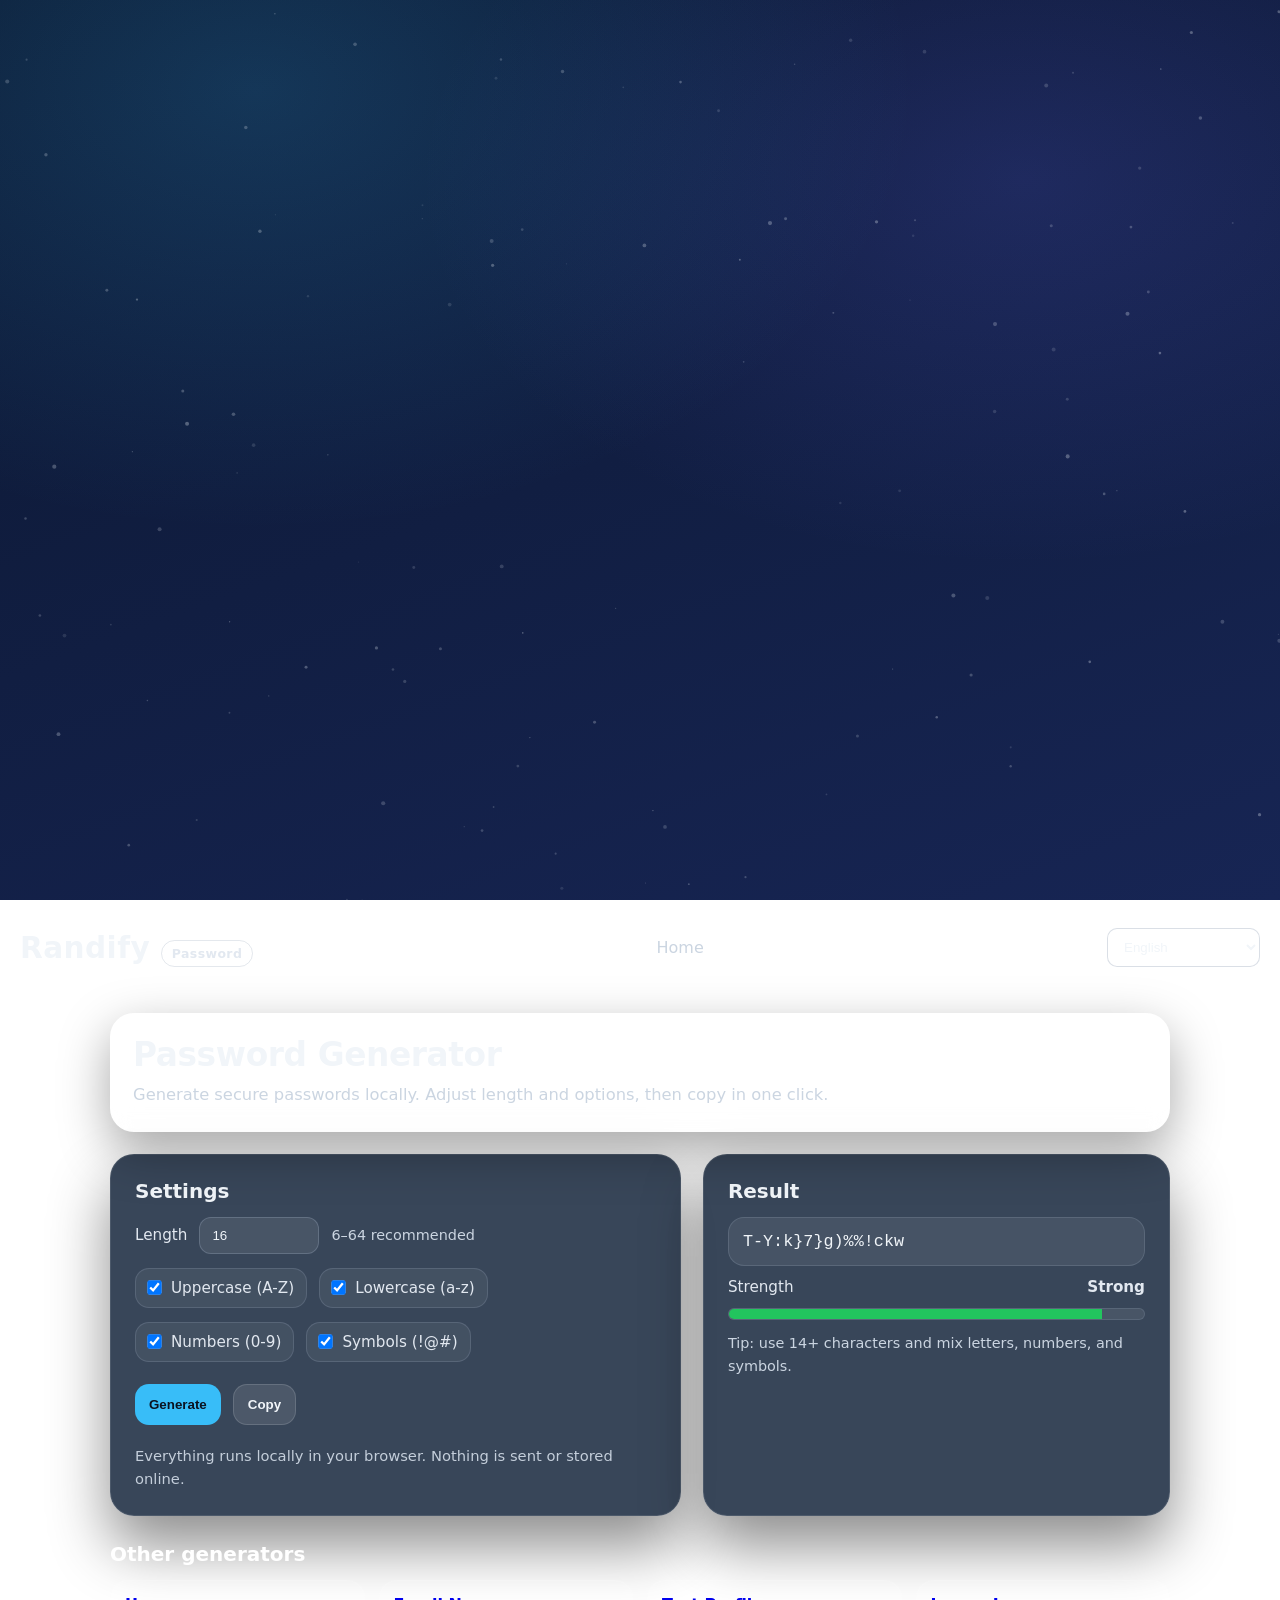
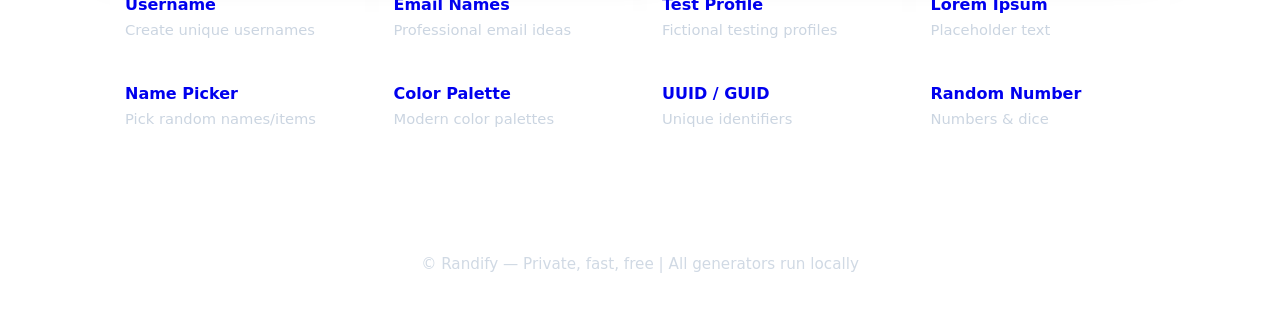
==== generators/password.html @ 51013013 "Add files via upload" ====
<!DOCTYPE html>
<html lang="en">
<head>
<meta charset="UTF-8" />
<meta name="viewport" content="width=device-width, initial-scale=1.0" />
<title>Randify — Password Generator</title>

<link rel="stylesheet" href="../style.css">
<link rel="stylesheet" href="generators-base.css">
<link rel="stylesheet" href="themes/password.css">
</head>

<body>
<div id="bg-layer" aria-hidden="true"></div>
<canvas id="particles" aria-hidden="true"></canvas>

<header class="topbar">
  <div class="logo">
    Randify <span class="badge" data-i18n="pw_badge">Password</span>
  </div>

  <nav class="nav">
    <a id="homeLink" href="../index.html" data-i18n="nav_home">Home</a>
  </nav>

  <div class="language">
    <select id="langSelect" aria-label="Language">
      <option value="en">English</option>
      <option value="zh">中文</option>
      <option value="hi">हिन्दी</option>
      <option value="es">Español</option>
      <option value="fr">Français</option>
      <option value="ar">العربية</option>
      <option value="bn">বাংলা</option>
      <option value="ru">Русский</option>
      <option value="pt">Português</option>
      <option value="id">Bahasa Indonesia</option>
    </select>
  </div>
</header>

<!-- ✅ compact wrapper to avoid big empty space -->
<main class="page page-compact">

  <section class="header-card header-compact">
    <h1 data-i18n="pw_title">Password Generator</h1>
    <p data-i18n="pw_subtitle">
      Generate secure passwords locally. Adjust length and options, then copy in one click.
    </p>
  </section>

  <section class="tool" aria-label="Password tool">
    <!-- SETTINGS -->
    <div class="panel">
      <h2 data-i18n="pw_settings">Settings</h2>

      <div class="controls">
        <div class="row">
          <label for="length" data-i18n="pw_len">Length</label>
          <input id="length" type="number" min="6" max="64" value="16">
          <span class="small" data-i18n="pw_len_hint">6–64 recommended</span>
        </div>

        <div class="row">
          <div class="switch">
            <input id="upper" type="checkbox" checked>
            <label for="upper" data-i18n="pw_upper">Uppercase (A-Z)</label>
          </div>
          <div class="switch">
            <input id="lower" type="checkbox" checked>
            <label for="lower" data-i18n="pw_lower">Lowercase (a-z)</label>
          </div>
        </div>

        <div class="row">
          <div class="switch">
            <input id="numbers" type="checkbox" checked>
            <label for="numbers" data-i18n="pw_numbers">Numbers (0-9)</label>
          </div>
          <div class="switch">
            <input id="symbols" type="checkbox" checked>
            <label for="symbols" data-i18n="pw_symbols">Symbols (!@#)</label>
          </div>
        </div>

        <div class="actions">
          <button id="generateBtn" type="button" data-i18n="pw_generate">Generate</button>
          <button id="copyBtn" type="button" class="secondary" data-i18n="pw_copy">Copy</button>
        </div>

        <div class="hint" data-i18n="pw_privacy_note">
          Everything runs locally in your browser. Nothing is sent or stored online.
        </div>
      </div>
    </div>

    <!-- RESULT -->
    <div class="panel">
      <h2 data-i18n="pw_result">Result</h2>

      <div class="output">
        <div id="passwordOut" class="output-box" aria-live="polite">••••••••••••••••</div>

        <div class="strength-line">
          <span data-i18n="pw_strength">Strength</span>
          <strong id="strengthText">—</strong>
        </div>

        <div class="meter" aria-hidden="true"><div id="meterBar"></div></div>

        <div id="strengthTips" class="small" data-i18n="pw_tip_default">
          Tip: use 14+ characters and mix letters, numbers, and symbols.
        </div>
      </div>
    </div>
  </section>

  <!-- OTHER GENERATORS (ALL except password) -->
  <section class="other" aria-label="Other generators">
    <h2 data-i18n="pw_other">Other generators</h2>

    <div class="other-grid">
      <a class="gen-link" data-page="username.html" href="username.html">
        <div class="t" data-i18n="g_user_t">Username</div>
        <div class="d" data-i18n="g_user_d">Create unique usernames</div>
      </a>

      <a class="gen-link" data-page="email.html" href="email.html">
        <div class="t" data-i18n="g_email_t">Email Names</div>
        <div class="d" data-i18n="g_email_d">Professional email ideas</div>
      </a>

      <a class="gen-link" data-page="fakeprofile.html" href="fakeprofile.html">
        <div class="t" data-i18n="g_fake_t">Test Profile</div>
        <div class="d" data-i18n="g_fake_d">Fictional testing profiles</div>
      </a>

      <a class="gen-link" data-page="loremipsum.html" href="loremipsum.html">
        <div class="t" data-i18n="g_lorem_t">Lorem Ipsum</div>
        <div class="d" data-i18n="g_lorem_d">Placeholder text</div>
      </a>

      <a class="gen-link" data-page="namepicker.html" href="namepicker.html">
        <div class="t" data-i18n="g_picker_t">Name Picker</div>
        <div class="d" data-i18n="g_picker_d">Pick random names/items</div>
      </a>

      <a class="gen-link" data-page="colorpalette.html" href="colorpalette.html">
        <div class="t" data-i18n="g_color_t">Color Palette</div>
        <div class="d" data-i18n="g_color_d">Modern color palettes</div>
      </a>

      <a class="gen-link" data-page="uuid.html" href="uuid.html">
        <div class="t" data-i18n="g_uuid_t">UUID / GUID</div>
        <div class="d" data-i18n="g_uuid_d">Unique identifiers</div>
      </a>

      <a class="gen-link" data-page="randomnumber.html" href="randomnumber.html">
        <div class="t" data-i18n="g_rand_t">Random Number</div>
        <div class="d" data-i18n="g_rand_d">Numbers & dice</div>
      </a>
    </div>
  </section>

</main>

<footer class="footer">
  <p data-i18n="footer">© Randify — Private, fast, free | All generators run locally</p>
</footer>

<!-- ✅ Small page-specific compact tweaks (to fix the “big empty space” without touching shared CSS) -->
<style>
  .page.page-compact{ padding-top: 22px; gap: 22px; }
  .header-card.header-compact{ padding: 22px 22px; }
  .header-card.header-compact h1{ font-size: 2.05rem; margin-bottom: 8px; }
</style>

<!-- SHARED SCRIPTS -->
<script src="../shared/i18n.js"></script>
<script src="../shared/lang.js"></script>
<script src="../shared/background-generator.js"></script>

<!-- PASSWORD LOGIC -->
<script>
const lengthEl = document.getElementById("length");
const upperEl = document.getElementById("upper");
const lowerEl = document.getElementById("lower");
const numbersEl = document.getElementById("numbers");
const symbolsEl = document.getElementById("symbols");

const outEl = document.getElementById("passwordOut");
const strengthTextEl = document.getElementById("strengthText");
const meterBar = document.getElementById("meterBar");
const tipsEl = document.getElementById("strengthTips");
const copyBtn = document.getElementById("copyBtn");

const sets = {
  upper: "ABCDEFGHIJKLMNOPQRSTUVWXYZ",
  lower: "abcdefghijklmnopqrstuvwxyz",
  numbers: "0123456789",
  symbols: "!@#$%^&*()-_=+[]{};:,.?/|~"
};

function randInt(max){
  const arr = new Uint32Array(1);
  crypto.getRandomValues(arr);
  return arr[0] % max;
}

function shuffle(str){
  const a = str.split("");
  for(let i=a.length-1;i>0;i--){
    const j = randInt(i+1);
    [a[i],a[j]]=[a[j],a[i]];
  }
  return a.join("");
}

function updateStrength(pwd, enabledCount){
  const len = pwd.length;
  let score = 0;
  score += Math.min(40, len * 2);
  score += enabledCount * 12;
  if(len >= 14) score += 10;
  if(len >= 20) score += 10;
  score = Math.max(0, Math.min(100, score));
  meterBar.style.width = `${score}%`;

  const lang = document.getElementById("langSelect").value;
  const t = (window.RANDIFY_I18N && window.RANDIFY_I18N[lang]) || window.RANDIFY_I18N.en;

  let label = t.s_weak;
  if(score >= 40) label = t.s_ok;
  if(score >= 65) label = t.s_good;
  if(score >= 85) label = t.s_strong;
  strengthTextEl.textContent = label;

  // keep default tip (simple + consistent)
  tipsEl.textContent = t.pw_tip_default || tipsEl.textContent;
}

function generatePassword(){
  let len = parseInt(lengthEl.value,10);
  if(Number.isNaN(len)) len = 16;
  len = Math.max(6, Math.min(64, len));
  lengthEl.value = len;

  const enabled = [];
  if(upperEl.checked) enabled.push(sets.upper);
  if(lowerEl.checked) enabled.push(sets.lower);
  if(numbersEl.checked) enabled.push(sets.numbers);
  if(symbolsEl.checked) enabled.push(sets.symbols);

  if(enabled.length === 0){
    enabled.push(sets.lower);
    lowerEl.checked = true;
  }

  let pwd = "";
  for(const s of enabled) pwd += s[randInt(s.length)];
  const all = enabled.join("");
  while(pwd.length < len) pwd += all[randInt(all.length)];
  pwd = shuffle(pwd);

  outEl.textContent = pwd;
  updateStrength(pwd, enabled.length);
}

document.getElementById("generateBtn").addEventListener("click", generatePassword);

copyBtn.addEventListener("click", async ()=>{
  const txt = outEl.textContent || "";
  try{
    await navigator.clipboard.writeText(txt);
    const lang = document.getElementById("langSelect").value;
    const t = (window.RANDIFY_I18N && window.RANDIFY_I18N[lang]) || window.RANDIFY_I18N.en;
    const old = copyBtn.textContent;
    copyBtn.textContent = t.pw_copied || "Copied!";
    setTimeout(()=>copyBtn.textContent = old, 900);
  }catch(e){
    const ta = document.createElement("textarea");
    ta.value = txt;
    document.body.appendChild(ta);
    ta.select();
    document.execCommand("copy");
    document.body.removeChild(ta);
  }
});

// initial
generatePassword();
</script>

</body>
</html>
---- style.css ----
/* RESET */
* {
  margin:0;
  padding:0;
  box-sizing:border-box;
}

body {
  font-family: system-ui, -apple-system, BlinkMacSystemFont, sans-serif;
  min-height:100vh;
  color:#f1f5f9;
  overflow-x:hidden;
  position: relative;
}

/* RTL support (Arabic) */
body.rtl {
  direction: rtl;
}
body.rtl .nav a { margin: 0 0 0 14px; }
body.rtl .language { margin-left: 0; }

/* CANVAS BACKGROUND */
#background {
  position: fixed;
  inset:0;
  z-index:-1;
  background: linear-gradient(160deg,#10243a,#1e2d48);
}

/* TOPBAR */
.topbar {
  max-width:1400px;
  margin:auto;
  padding:24px 20px;
  display:flex;
  justify-content:space-between;
  align-items:center;
  position:relative;
  z-index:2;
}

.logo {
  font-weight:800;
  font-size:1.85rem;
  letter-spacing:0.4px;
}

.nav a {
  color:#cbd5e1;
  margin:0 14px;
  text-decoration:none;
  font-size:1rem;
}
.nav a:hover { color:#ffffff; }

.language select {
  background: rgba(255,255,255,0.08);
  border: 1px solid rgba(148,163,184,0.35);
  color:#f1f5f9;
  padding: 10px 12px;
  border-radius: 10px;
  cursor:pointer;
  outline: none;
}
.language select option { color:#0b1220; }

/* PAGE */
.page {
  max-width:1400px;
  margin:auto;
  padding:90px 20px 70px;
  display:flex;
  flex-direction:column;
  gap:80px;
}

/* HERO */
.hero {
  text-align:center;
  max-width: 980px;
  margin: 0 auto;
}
.hero h1 {
  font-size:3.3rem;
  margin-bottom:16px;
  letter-spacing: -0.5px;
}
.hero p {
  color:#cbd5e1;
  font-size:1.15rem;
  line-height:1.65;
}
.hero-note {
  margin-top: 16px;
  display:inline-block;
  padding: 8px 14px;
  border-radius: 999px;
  background: rgba(255,255,255,0.08);
  border: 1px solid rgba(148,163,184,0.25);
  color:#e2e8f0;
  font-size:0.9rem;
}

/* GRID */
.generators-grid {
  display:grid;
  grid-template-columns:repeat(auto-fit,minmax(260px,1fr));
  gap:28px;
  margin-top: 10px;
}

.gen-card {
  background: rgba(40,55,75,0.92);
  padding:36px 24px;
  border-radius:24px;
  text-align:center;
  text-decoration:none;
  color:#f1f5f9;
  box-shadow:0 30px 60px rgba(0,0,0,0.45);
  transition: transform 0.25s ease, background 0.25s ease;
  border: 1px solid rgba(255,255,255,0.08);
}

.gen-card:hover {
  background: rgba(59,130,246,0.95);
  transform:translateY(-6px);
}

.gen-card h2 {
  font-size:1.55rem;
  margin-bottom:12px;
}
.gen-card p {
  font-size:1rem;
  color:#e2e8f0;
  opacity: 0.92;
  line-height: 1.5;
}

/* SEO NOTE (new section, safe) */
.seo-note{
  max-width: 1050px;
  margin: -30px auto 0;
  background: rgba(255,255,255,0.08);
  border: 1px solid rgba(255,255,255,0.10);
  padding: 28px 26px;
  border-radius: 22px;
  box-shadow: 0 18px 40px rgba(0,0,0,0.30);
  backdrop-filter: blur(10px);
}
.seo-note h2{
  font-size:1.4rem;
  margin-bottom:10px;
  color:#ffffff;
}
.seo-note p{
  color:#cbd5e1;
  line-height:1.7;
  font-size:1.02rem;
}

/* ABOUT / FEATURES */
.about, .features {
  max-width: 1050px;
  margin: auto;
  background: rgba(255,255,255,0.10);
  border: 1px solid rgba(255,255,255,0.12);
  padding:52px 42px;
  border-radius:26px;
  line-height:1.85;
  color:#f1f5f9;
  box-shadow: 0 18px 50px rgba(0,0,0,0.35);
  backdrop-filter: blur(10px);
}

.about h2, .features h2 {
  font-size:2.1rem;
  margin-bottom:16px;
  color:#ffffff;
}

.about p {
  color:#e2e8f0;
  font-size:1.05rem;
}

.features ul {
  list-style: disc inside;
  margin-top: 10px;
}

.features li {
  margin-bottom: 12px;
  font-size: 1.05rem;
  color:#e0e7ff;
}

/* FOOTER */
.footer {
  text-align:center;
  padding:50px 20px;
  color:#cbd5e1;
  font-size:0.95rem;
  opacity: 0.9;
}
.footer-links{
  margin-top:10px;
  display:flex;
  gap:18px;
  justify-content:center;
  flex-wrap:wrap;
}
.footer-links a{
  color:#cbd5e1;
  text-decoration:none;
}
.footer-links a:hover{ color:#ffffff; }

/* Skip link (accessibility) */
.skip-link{
  position:absolute;
  left:-999px;
  top:10px;
  background:#ffffff;
  color:#0b1220;
  padding:10px 14px;
  border-radius:12px;
  z-index:9999;
  text-decoration:none;
  font-weight:700;
}
.skip-link:focus{ left:12px; }

/* Gentle entry animation (layout-safe) */
@keyframes randifyFade {
  from { opacity:0; transform: translateY(8px); }
  to { opacity:1; transform: translateY(0); }
}
.hero, .generators-grid, .seo-note, .about, .features{
  animation: randifyFade .35s ease both;
}

/* RESPONSIVE */
@media (max-width: 900px) {
  .hero h1 { font-size: 2.6rem; }
  .page { padding: 70px 18px 60px; gap: 70px; }
  .about, .features { padding: 44px 26px; }
  .seo-note{ margin: -20px auto 0; }
}

@media (max-width: 720px){
  .topbar{
    flex-wrap:wrap;
    gap:14px;
    padding:18px 16px;
  }
  .nav{
    width:100%;
    display:flex;
    flex-wrap:wrap;
    gap:10px;
    justify-content:center;
  }
  .nav a{ margin:0 8px; }
  .language{ margin-left:auto; }
}

@media (max-width: 520px) {
  .hero h1 { font-size: 2.15rem; }
  .hero p { font-size: 1.02rem; }
  .generators-grid { gap: 18px; }
  .gen-card { padding: 28px 18px; border-radius: 20px; }
  .about, .features { padding: 36px 18px; border-radius: 20px; }
  .seo-note{ padding: 22px 18px; border-radius: 18px; }
}
---- generators/generators-base.css ----
/* Page layout (compact, no big empty space) */
.page{
  max-width:1100px;
  margin:auto;
  padding:22px 20px 60px;
  display:flex;
  flex-direction:column;
  gap:22px;
}

.header-card{
  background:rgba(255,255,255,0.09);
  border:1px solid rgba(255,255,255,0.12);
  padding:22px;
  border-radius:24px;
  backdrop-filter: blur(10px);
  box-shadow:0 18px 50px rgba(0,0,0,0.35);
}
.header-card h1{font-size:2.05rem; margin-bottom:8px; letter-spacing:-0.4px;}
.header-card p{color:#cbd5e1; line-height:1.65; font-size:1.02rem;}

.tool{
  display:grid;
  grid-template-columns:1.1fr 0.9fr;
  gap:22px;
}
@media (max-width:900px){
  .tool{grid-template-columns:1fr;}
}

.panel{
  background:rgba(40,55,75,0.92);
  border:1px solid rgba(255,255,255,0.10);
  border-radius:24px;
  padding:24px;
  box-shadow:0 30px 60px rgba(0,0,0,0.45);
}
.panel h2{font-size:1.25rem; margin-bottom:14px;}

.controls{display:flex; flex-direction:column; gap:14px;}
.row{display:flex; gap:12px; flex-wrap:wrap; align-items:center;}
label{color:#e2e8f0; font-size:0.95rem;}

input[type="number"], input[type="text"], textarea, select{
  padding:10px 12px;
  border-radius:12px;
  border:1px solid rgba(148,163,184,0.35);
  background: rgba(255,255,255,0.08);
  color:#f1f5f9;
  outline:none;
}
textarea{width:100%; min-height:110px; resize:vertical;}
input[type="text"]{width:100%;}
input[type="number"]{width:120px;}

.switch{
  display:flex; gap:10px; align-items:center;
  padding:10px 12px; border-radius:14px;
  border:1px solid rgba(148,163,184,0.25);
  background:rgba(255,255,255,0.06);
}
.switch input{transform:scale(1.1);}

.hint{color:#cbd5e1; font-size:0.92rem; line-height:1.55; opacity:0.95; margin-top:6px;}
.small{color:#cbd5e1; font-size:0.9rem; line-height:1.6;}

.actions{display:flex; gap:12px; flex-wrap:wrap; margin-top:8px;}
button{
  border:none; padding:12px 14px; border-radius:14px; cursor:pointer;
  font-weight:650; color:#0b1220; background:var(--accent,#38bdf8);
  transition:transform .15s ease, opacity .15s ease;
}
button:hover{transform:translateY(-1px); opacity:0.95;}
button.secondary{
  background:rgba(255,255,255,0.10);
  color:#f1f5f9;
  border:1px solid rgba(255,255,255,0.14);
}

.output{display:flex; flex-direction:column; gap:12px;}
.output-box{
  padding:14px; border-radius:16px;
  background:rgba(255,255,255,0.07);
  border:1px solid rgba(148,163,184,0.25);
  font-family: ui-monospace, SFMono-Regular, Menlo, Monaco, Consolas, "Liberation Mono","Courier New", monospace;
  font-size:1.05rem; word-break:break-all;
}

.meter{
  height:12px; border-radius:999px;
  background:rgba(255,255,255,0.08);
  border:1px solid rgba(148,163,184,0.22);
  overflow:hidden;
}
.meter > div{height:100%; width:0%; background:#22c55e; transition:width .2s ease;}
.strength-line{display:flex; justify-content:space-between; color:#e2e8f0; font-size:0.95rem;}

.other{margin-top:4px;}
.other h2{font-size:1.25rem; margin-bottom:14px; color:#fff;}
.other-grid{display:grid; grid-template-columns:repeat(auto-fit,minmax(210px,1fr)); gap:14px;}
.other a{
  text-decoration:none; padding:14px; border-radius:18px;
  background:rgba(255,255,255,0.08);
  border:1px solid rgba(255,255,255,0.10);
  transition:transform .2s ease, background .2s ease;
}
.other a:hover{transform:translateY(-4px); background:rgba(59,130,246,0.26);}
.other .t{font-weight:750;}
.other .d{color:#cbd5e1; font-size:0.92rem; margin-top:6px; line-height:1.4;}

.notice{
  margin-top:10px;
  padding:12px 14px;
  border-radius:16px;
  background:rgba(255,255,255,0.07);
  border:1px solid rgba(148,163,184,0.18);
  color:#e2e8f0;
  line-height:1.6;
  font-size:0.95rem;
}
---- generators/themes/password.css ----
:root{--accent:#38bdf8;}
#bg-layer{position:fixed; inset:0; z-index:-1; background:
radial-gradient(1200px 800px at 20% 10%, rgba(56,189,248,0.18), transparent 55%),
radial-gradient(1100px 700px at 80% 20%, rgba(99,102,241,0.18), transparent 55%),
linear-gradient(160deg,#0b1730,#172554);}
.badge{font-size:.78rem;padding:5px 10px;border-radius:999px;background:rgba(255,255,255,.08);border:1px solid rgba(148,163,184,.25);color:#e2e8f0;}
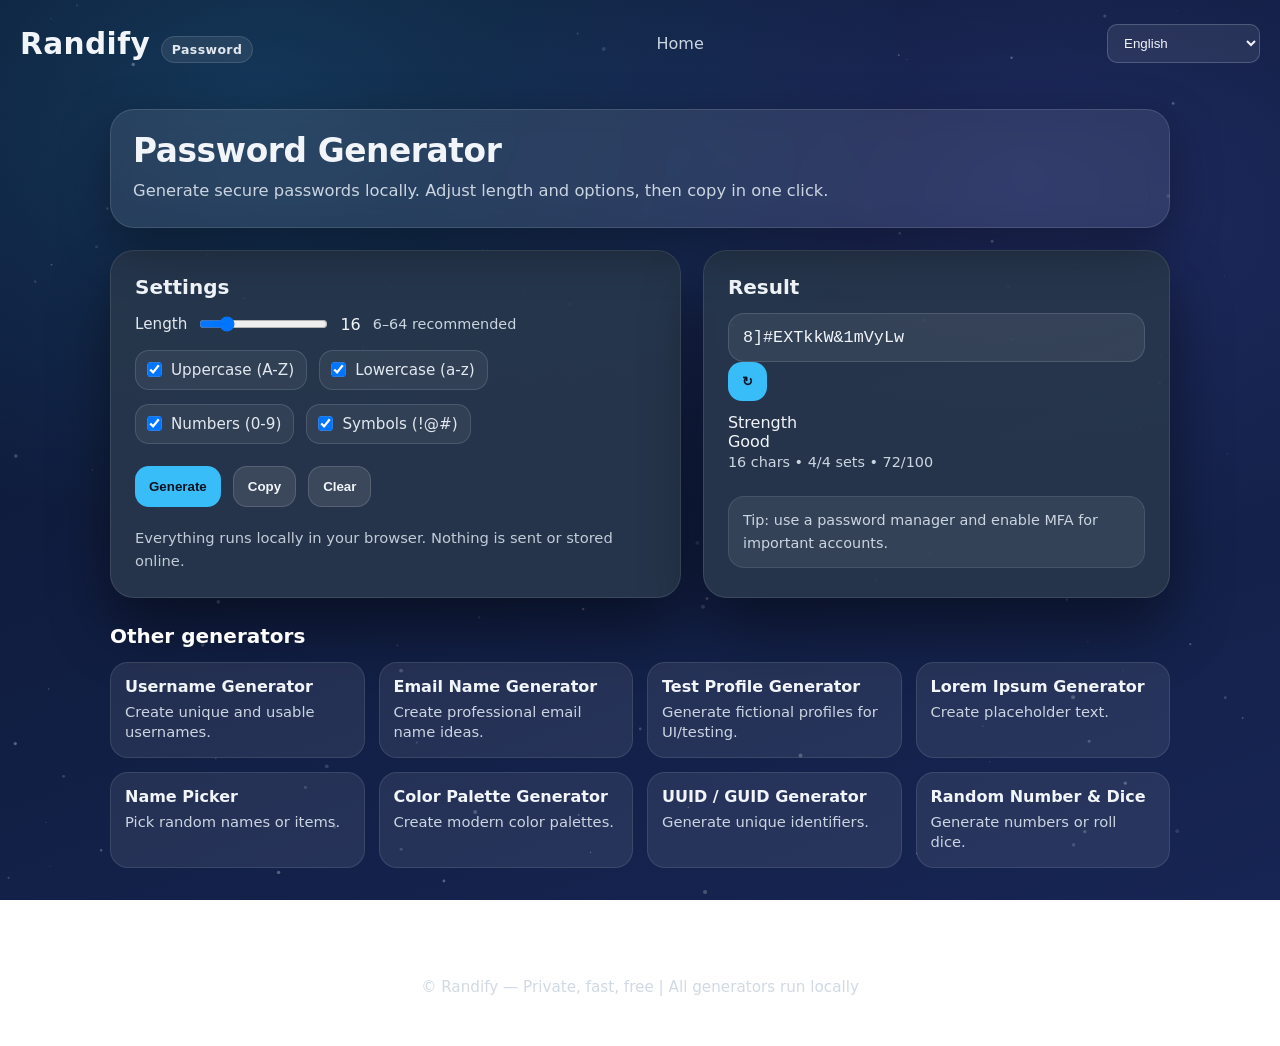
==== commit 1e6347e9: "Update password.html" ====
--- a/generators/password.html
+++ b/generators/password.html
@@ -39,25 +39,28 @@
   </div>
 </header>
 
-<!-- ✅ compact wrapper to avoid big empty space -->
-<main class="page page-compact">
-
-  <section class="header-card header-compact">
+<main class="page">
+
+  <section class="header-card">
     <h1 data-i18n="pw_title">Password Generator</h1>
     <p data-i18n="pw_subtitle">
       Generate secure passwords locally. Adjust length and options, then copy in one click.
     </p>
+    <div class="strength-strip" aria-label="strength strip">
+      <div class="strength-bar" id="strengthBar"></div>
+    </div>
   </section>
 
   <section class="tool" aria-label="Password tool">
     <!-- SETTINGS -->
     <div class="panel">
-      <h2 data-i18n="pw_settings">Settings</h2>
+      <h2 data-i18n="common_settings">Settings</h2>
 
       <div class="controls">
         <div class="row">
-          <label for="length" data-i18n="pw_len">Length</label>
-          <input id="length" type="number" min="6" max="64" value="16">
+          <label for="len" data-i18n="pw_len">Length</label>
+          <input id="len" type="range" min="6" max="64" value="16">
+          <div class="chip"><span id="lenVal">16</span></div>
           <span class="small" data-i18n="pw_len_hint">6–64 recommended</span>
         </div>
 
@@ -74,21 +77,22 @@
 
         <div class="row">
           <div class="switch">
-            <input id="numbers" type="checkbox" checked>
-            <label for="numbers" data-i18n="pw_numbers">Numbers (0-9)</label>
+            <input id="nums" type="checkbox" checked>
+            <label for="nums" data-i18n="pw_numbers">Numbers (0-9)</label>
           </div>
           <div class="switch">
-            <input id="symbols" type="checkbox" checked>
-            <label for="symbols" data-i18n="pw_symbols">Symbols (!@#)</label>
+            <input id="syms" type="checkbox" checked>
+            <label for="syms" data-i18n="pw_symbols">Symbols (!@#)</label>
           </div>
         </div>
 
         <div class="actions">
-          <button id="generateBtn" type="button" data-i18n="pw_generate">Generate</button>
-          <button id="copyBtn" type="button" class="secondary" data-i18n="pw_copy">Copy</button>
-        </div>
-
-        <div class="hint" data-i18n="pw_privacy_note">
+          <button id="genBtn" type="button" data-i18n="common_generate">Generate</button>
+          <button id="copyBtn" type="button" class="secondary" data-i18n="common_copy">Copy</button>
+          <button id="clearBtn" type="button" class="secondary" data-i18n="common_clear">Clear</button>
+        </div>
+
+        <div class="hint" data-i18n="common_privacy">
           Everything runs locally in your browser. Nothing is sent or stored online.
         </div>
       </div>
@@ -96,20 +100,29 @@
 
     <!-- RESULT -->
     <div class="panel">
-      <h2 data-i18n="pw_result">Result</h2>
+      <h2 data-i18n="common_result">Result</h2>
 
       <div class="output">
-        <div id="passwordOut" class="output-box" aria-live="polite">••••••••••••••••</div>
-
-        <div class="strength-line">
-          <span data-i18n="pw_strength">Strength</span>
-          <strong id="strengthText">—</strong>
-        </div>
-
-        <div class="meter" aria-hidden="true"><div id="meterBar"></div></div>
-
-        <div id="strengthTips" class="small" data-i18n="pw_tip_default">
-          Tip: use 14+ characters and mix letters, numbers, and symbols.
+        <div class="pw-output">
+          <div id="pw" class="output-box" aria-live="polite">—</div>
+          <button class="mini" id="regenMini" title="Generate">↻</button>
+        </div>
+
+        <div class="meter">
+          <div class="meter-top">
+            <div class="meter-title" data-i18n="pw_strength">Strength</div>
+            <div class="meter-badge" id="meterBadge">—</div>
+          </div>
+          <div class="meter-track">
+            <div class="meter-fill" id="meterFill"></div>
+          </div>
+          <div class="small" id="meterInfo"></div>
+        </div>
+
+        <div class="notice">
+          <div class="small">
+            Tip: use a password manager and enable MFA for important accounts.
+          </div>
         </div>
       </div>
     </div>
@@ -117,47 +130,47 @@
 
   <!-- OTHER GENERATORS (ALL except password) -->
   <section class="other" aria-label="Other generators">
-    <h2 data-i18n="pw_other">Other generators</h2>
+    <h2 data-i18n="other_generators">Other generators</h2>
 
     <div class="other-grid">
       <a class="gen-link" data-page="username.html" href="username.html">
-        <div class="t" data-i18n="g_user_t">Username</div>
-        <div class="d" data-i18n="g_user_d">Create unique usernames</div>
+        <div class="t" data-i18n="gen_username_title">Username Generator</div>
+        <div class="d" data-i18n="gen_username_desc">Create unique and usable usernames.</div>
       </a>
 
       <a class="gen-link" data-page="email.html" href="email.html">
-        <div class="t" data-i18n="g_email_t">Email Names</div>
-        <div class="d" data-i18n="g_email_d">Professional email ideas</div>
+        <div class="t" data-i18n="gen_email_title">Email Name Generator</div>
+        <div class="d" data-i18n="gen_email_desc">Create professional email name ideas.</div>
       </a>
 
       <a class="gen-link" data-page="fakeprofile.html" href="fakeprofile.html">
-        <div class="t" data-i18n="g_fake_t">Test Profile</div>
-        <div class="d" data-i18n="g_fake_d">Fictional testing profiles</div>
+        <div class="t" data-i18n="gen_fake_title">Test Profile Generator</div>
+        <div class="d" data-i18n="gen_fake_desc">Generate fictional profiles for UI/testing.</div>
       </a>
 
       <a class="gen-link" data-page="loremipsum.html" href="loremipsum.html">
-        <div class="t" data-i18n="g_lorem_t">Lorem Ipsum</div>
-        <div class="d" data-i18n="g_lorem_d">Placeholder text</div>
+        <div class="t" data-i18n="gen_lorem_title">Lorem Ipsum Generator</div>
+        <div class="d" data-i18n="gen_lorem_desc">Create placeholder text.</div>
       </a>
 
       <a class="gen-link" data-page="namepicker.html" href="namepicker.html">
-        <div class="t" data-i18n="g_picker_t">Name Picker</div>
-        <div class="d" data-i18n="g_picker_d">Pick random names/items</div>
+        <div class="t" data-i18n="gen_picker_title">Name Picker</div>
+        <div class="d" data-i18n="gen_picker_desc">Pick random names or items.</div>
       </a>
 
       <a class="gen-link" data-page="colorpalette.html" href="colorpalette.html">
-        <div class="t" data-i18n="g_color_t">Color Palette</div>
-        <div class="d" data-i18n="g_color_d">Modern color palettes</div>
+        <div class="t" data-i18n="gen_color_title">Color Palette Generator</div>
+        <div class="d" data-i18n="gen_color_desc">Create modern color palettes.</div>
       </a>
 
       <a class="gen-link" data-page="uuid.html" href="uuid.html">
-        <div class="t" data-i18n="g_uuid_t">UUID / GUID</div>
-        <div class="d" data-i18n="g_uuid_d">Unique identifiers</div>
+        <div class="t" data-i18n="gen_uuid_title">UUID / GUID Generator</div>
+        <div class="d" data-i18n="gen_uuid_desc">Generate unique identifiers.</div>
       </a>
 
       <a class="gen-link" data-page="randomnumber.html" href="randomnumber.html">
-        <div class="t" data-i18n="g_rand_t">Random Number</div>
-        <div class="d" data-i18n="g_rand_d">Numbers & dice</div>
+        <div class="t" data-i18n="gen_random_title">Random Number & Dice</div>
+        <div class="d" data-i18n="gen_random_desc">Generate numbers or roll dice.</div>
       </a>
     </div>
   </section>
@@ -168,128 +181,166 @@
   <p data-i18n="footer">© Randify — Private, fast, free | All generators run locally</p>
 </footer>
 
-<!-- ✅ Small page-specific compact tweaks (to fix the “big empty space” without touching shared CSS) -->
-<style>
-  .page.page-compact{ padding-top: 22px; gap: 22px; }
-  .header-card.header-compact{ padding: 22px 22px; }
-  .header-card.header-compact h1{ font-size: 2.05rem; margin-bottom: 8px; }
-</style>
-
-<!-- SHARED SCRIPTS -->
 <script src="../shared/i18n.js"></script>
 <script src="../shared/lang.js"></script>
 <script src="../shared/background-generator.js"></script>
 
-<!-- PASSWORD LOGIC -->
 <script>
-const lengthEl = document.getElementById("length");
-const upperEl = document.getElementById("upper");
-const lowerEl = document.getElementById("lower");
-const numbersEl = document.getElementById("numbers");
-const symbolsEl = document.getElementById("symbols");
-
-const outEl = document.getElementById("passwordOut");
-const strengthTextEl = document.getElementById("strengthText");
-const meterBar = document.getElementById("meterBar");
-const tipsEl = document.getElementById("strengthTips");
+/* ============================
+   PASSWORD GENERATOR (local)
+============================ */
+const len = document.getElementById("len");
+const lenVal = document.getElementById("lenVal");
+const upper = document.getElementById("upper");
+const lower = document.getElementById("lower");
+const nums  = document.getElementById("nums");
+const syms  = document.getElementById("syms");
+
+const pwEl = document.getElementById("pw");
+const genBtn = document.getElementById("genBtn");
+const regenMini = document.getElementById("regenMini");
 const copyBtn = document.getElementById("copyBtn");
-
-const sets = {
+const clearBtn = document.getElementById("clearBtn");
+
+const meterFill = document.getElementById("meterFill");
+const meterBadge = document.getElementById("meterBadge");
+const meterInfo = document.getElementById("meterInfo");
+const strengthBar = document.getElementById("strengthBar");
+
+function randInt(max){
+  const a = new Uint32Array(1);
+  crypto.getRandomValues(a);
+  return a[0] % max;
+}
+
+function pickChar(str){ return str[randInt(str.length)]; }
+
+const SETS = {
   upper: "ABCDEFGHIJKLMNOPQRSTUVWXYZ",
   lower: "abcdefghijklmnopqrstuvwxyz",
-  numbers: "0123456789",
-  symbols: "!@#$%^&*()-_=+[]{};:,.?/|~"
+  nums:  "0123456789",
+  syms:  "!@#$%^&*()-_=+[]{};:,.?/|~"
 };
 
-function randInt(max){
-  const arr = new Uint32Array(1);
-  crypto.getRandomValues(arr);
-  return arr[0] % max;
-}
-
-function shuffle(str){
-  const a = str.split("");
-  for(let i=a.length-1;i>0;i--){
-    const j = randInt(i+1);
-    [a[i],a[j]]=[a[j],a[i]];
+function buildPool(){
+  let pool = "";
+  if (upper.checked) pool += SETS.upper;
+  if (lower.checked) pool += SETS.lower;
+  if (nums.checked)  pool += SETS.nums;
+  if (syms.checked)  pool += SETS.syms;
+  return pool;
+}
+
+function shuffle(arr){
+  for (let i = arr.length - 1; i > 0; i--) {
+    const j = randInt(i + 1);
+    [arr[i], arr[j]] = [arr[j], arr[i]];
   }
-  return a.join("");
-}
-
-function updateStrength(pwd, enabledCount){
-  const len = pwd.length;
+  return arr;
+}
+
+function generate(){
+  const L = parseInt(len.value, 10);
+  lenVal.textContent = String(L);
+
+  const pool = buildPool();
+  if (!pool) {
+    // force lowercase if nothing selected
+    lower.checked = true;
+    return generate();
+  }
+
+  // Ensure at least one from each selected set
+  const parts = [];
+  if (upper.checked) parts.push(pickChar(SETS.upper));
+  if (lower.checked) parts.push(pickChar(SETS.lower));
+  if (nums.checked)  parts.push(pickChar(SETS.nums));
+  if (syms.checked)  parts.push(pickChar(SETS.syms));
+
+  while (parts.length < L) parts.push(pickChar(pool));
+  shuffle(parts);
+
+  const pw = parts.join("").slice(0, L);
+  pwEl.textContent = pw;
+  updateMeter(pw);
+}
+
+function scorePassword(pw){
   let score = 0;
-  score += Math.min(40, len * 2);
-  score += enabledCount * 12;
-  if(len >= 14) score += 10;
-  if(len >= 20) score += 10;
+  const L = pw.length;
+
+  const hasU = /[A-Z]/.test(pw);
+  const hasL = /[a-z]/.test(pw);
+  const hasN = /[0-9]/.test(pw);
+  const hasS = /[^A-Za-z0-9]/.test(pw);
+
+  const variety = [hasU, hasL, hasN, hasS].filter(Boolean).length;
+
+  // length contribution (up to 50)
+  score += Math.min(50, L * 2);
+
+  // variety contribution (up to 40)
+  score += variety * 10;
+
+  // penalty for repeats (simple)
+  if (/(.)\1\1/.test(pw)) score -= 10;
+
   score = Math.max(0, Math.min(100, score));
-  meterBar.style.width = `${score}%`;
-
-  const lang = document.getElementById("langSelect").value;
-  const t = (window.RANDIFY_I18N && window.RANDIFY_I18N[lang]) || window.RANDIFY_I18N.en;
-
-  let label = t.s_weak;
-  if(score >= 40) label = t.s_ok;
-  if(score >= 65) label = t.s_good;
-  if(score >= 85) label = t.s_strong;
-  strengthTextEl.textContent = label;
-
-  // keep default tip (simple + consistent)
-  tipsEl.textContent = t.pw_tip_default || tipsEl.textContent;
-}
-
-function generatePassword(){
-  let len = parseInt(lengthEl.value,10);
-  if(Number.isNaN(len)) len = 16;
-  len = Math.max(6, Math.min(64, len));
-  lengthEl.value = len;
-
-  const enabled = [];
-  if(upperEl.checked) enabled.push(sets.upper);
-  if(lowerEl.checked) enabled.push(sets.lower);
-  if(numbersEl.checked) enabled.push(sets.numbers);
-  if(symbolsEl.checked) enabled.push(sets.symbols);
-
-  if(enabled.length === 0){
-    enabled.push(sets.lower);
-    lowerEl.checked = true;
-  }
-
-  let pwd = "";
-  for(const s of enabled) pwd += s[randInt(s.length)];
-  const all = enabled.join("");
-  while(pwd.length < len) pwd += all[randInt(all.length)];
-  pwd = shuffle(pwd);
-
-  outEl.textContent = pwd;
-  updateStrength(pwd, enabled.length);
-}
-
-document.getElementById("generateBtn").addEventListener("click", generatePassword);
-
-copyBtn.addEventListener("click", async ()=>{
-  const txt = outEl.textContent || "";
+  return { score, variety, L };
+}
+
+function getText(key){
+  const lang = document.documentElement.lang || "en";
+  const dict = (window.RANDIFY_I18N && window.RANDIFY_I18N[lang]) || (window.RANDIFY_I18N && window.RANDIFY_I18N.en) || {};
+  return dict[key] || key;
+}
+
+function labelFor(score){
+  if (score < 35) return getText("s_weak");
+  if (score < 55) return getText("s_ok");
+  if (score < 75) return getText("s_good");
+  return getText("s_strong");
+}
+
+function updateMeter(pw){
+  const { score, variety, L } = scorePassword(pw);
+  meterFill.style.width = score + "%";
+  strengthBar.style.width = Math.min(100, score + 10) + "%";
+  meterBadge.textContent = labelFor(score);
+  meterInfo.textContent = `${L} chars • ${variety}/4 sets • ${score}/100`;
+}
+
+async function copyPw(){
+  const txt = pwEl.textContent || "";
+  if (!txt || txt === "—") return;
   try{
     await navigator.clipboard.writeText(txt);
-    const lang = document.getElementById("langSelect").value;
-    const t = (window.RANDIFY_I18N && window.RANDIFY_I18N[lang]) || window.RANDIFY_I18N.en;
-    const old = copyBtn.textContent;
-    copyBtn.textContent = t.pw_copied || "Copied!";
-    setTimeout(()=>copyBtn.textContent = old, 900);
-  }catch(e){
-    const ta = document.createElement("textarea");
-    ta.value = txt;
-    document.body.appendChild(ta);
-    ta.select();
-    document.execCommand("copy");
-    document.body.removeChild(ta);
-  }
-});
-
-// initial
-generatePassword();
+    meterBadge.textContent = getText("copied");
+    setTimeout(()=>updateMeter(txt), 700);
+  } catch {}
+}
+
+function clearAll(){
+  pwEl.textContent = "—";
+  meterFill.style.width = "0%";
+  strengthBar.style.width = "0%";
+  meterBadge.textContent = "—";
+  meterInfo.textContent = "";
+}
+
+len.addEventListener("input", generate);
+upper.addEventListener("change", generate);
+lower.addEventListener("change", generate);
+nums.addEventListener("change", generate);
+syms.addEventListener("change", generate);
+
+genBtn.addEventListener("click", generate);
+regenMini.addEventListener("click", generate);
+copyBtn.addEventListener("click", copyPw);
+clearBtn.addEventListener("click", clearAll);
+
+// init
+generate();
 </script>
-
 </body>
 </html>
--- a/generators/generators-base.css
+++ b/generators/generators-base.css
@@ -1,13 +1,34 @@
-/* Page layout (compact, no big empty space) */
-.page{
-  max-width:1100px;
-  margin:auto;
-  padding:22px 20px 60px;
-  display:flex;
-  flex-direction:column;
-  gap:22px;
+/* /generators/generators-base.css */
+
+/* ✅ IMPORTANT: put generator background layers OUT of normal flow */
+#particles{
+  position: fixed;
+  inset: 0;
+  width: 100%;
+  height: 100%;
+  z-index: -1;
+  pointer-events: none;
+  display:block;
 }
 
+/* (bg-layer is already fixed in theme css, but keep it safe) */
+#bg-layer{
+  position: fixed;
+  inset: 0;
+  z-index: -2;
+}
+
+/* Hard override: generator pages must NOT inherit huge spacing from /style.css */
+.page{
+  max-width:1100px !important;
+  margin:auto !important;
+  padding:22px 20px 60px !important;
+  display:flex !important;
+  flex-direction:column !important;
+  gap:22px !important;
+}
+
+/* Header card */
 .header-card{
   background:rgba(255,255,255,0.09);
   border:1px solid rgba(255,255,255,0.12);
@@ -19,6 +40,7 @@
 .header-card h1{font-size:2.05rem; margin-bottom:8px; letter-spacing:-0.4px;}
 .header-card p{color:#cbd5e1; line-height:1.65; font-size:1.02rem;}
 
+/* Tool layout */
 .tool{
   display:grid;
   grid-template-columns:1.1fr 0.9fr;
@@ -28,6 +50,7 @@
   .tool{grid-template-columns:1fr;}
 }
 
+/* Panels */
 .panel{
   background:rgba(40,55,75,0.92);
   border:1px solid rgba(255,255,255,0.10);
@@ -37,6 +60,7 @@
 }
 .panel h2{font-size:1.25rem; margin-bottom:14px;}
 
+/* Controls */
 .controls{display:flex; flex-direction:column; gap:14px;}
 .row{display:flex; gap:12px; flex-wrap:wrap; align-items:center;}
 label{color:#e2e8f0; font-size:0.95rem;}
@@ -77,6 +101,7 @@
   border:1px solid rgba(255,255,255,0.14);
 }
 
+/* Output */
 .output{display:flex; flex-direction:column; gap:12px;}
 .output-box{
   padding:14px; border-radius:16px;
@@ -86,15 +111,7 @@
   font-size:1.05rem; word-break:break-all;
 }
 
-.meter{
-  height:12px; border-radius:999px;
-  background:rgba(255,255,255,0.08);
-  border:1px solid rgba(148,163,184,0.22);
-  overflow:hidden;
-}
-.meter > div{height:100%; width:0%; background:#22c55e; transition:width .2s ease;}
-.strength-line{display:flex; justify-content:space-between; color:#e2e8f0; font-size:0.95rem;}
-
+/* Other generators */
 .other{margin-top:4px;}
 .other h2{font-size:1.25rem; margin-bottom:14px; color:#fff;}
 .other-grid{display:grid; grid-template-columns:repeat(auto-fit,minmax(210px,1fr)); gap:14px;}
@@ -105,7 +122,7 @@
   transition:transform .2s ease, background .2s ease;
 }
 .other a:hover{transform:translateY(-4px); background:rgba(59,130,246,0.26);}
-.other .t{font-weight:750;}
+.other .t{font-weight:750; color:#f1f5f9;}
 .other .d{color:#cbd5e1; font-size:0.92rem; margin-top:6px; line-height:1.4;}
 
 .notice{
